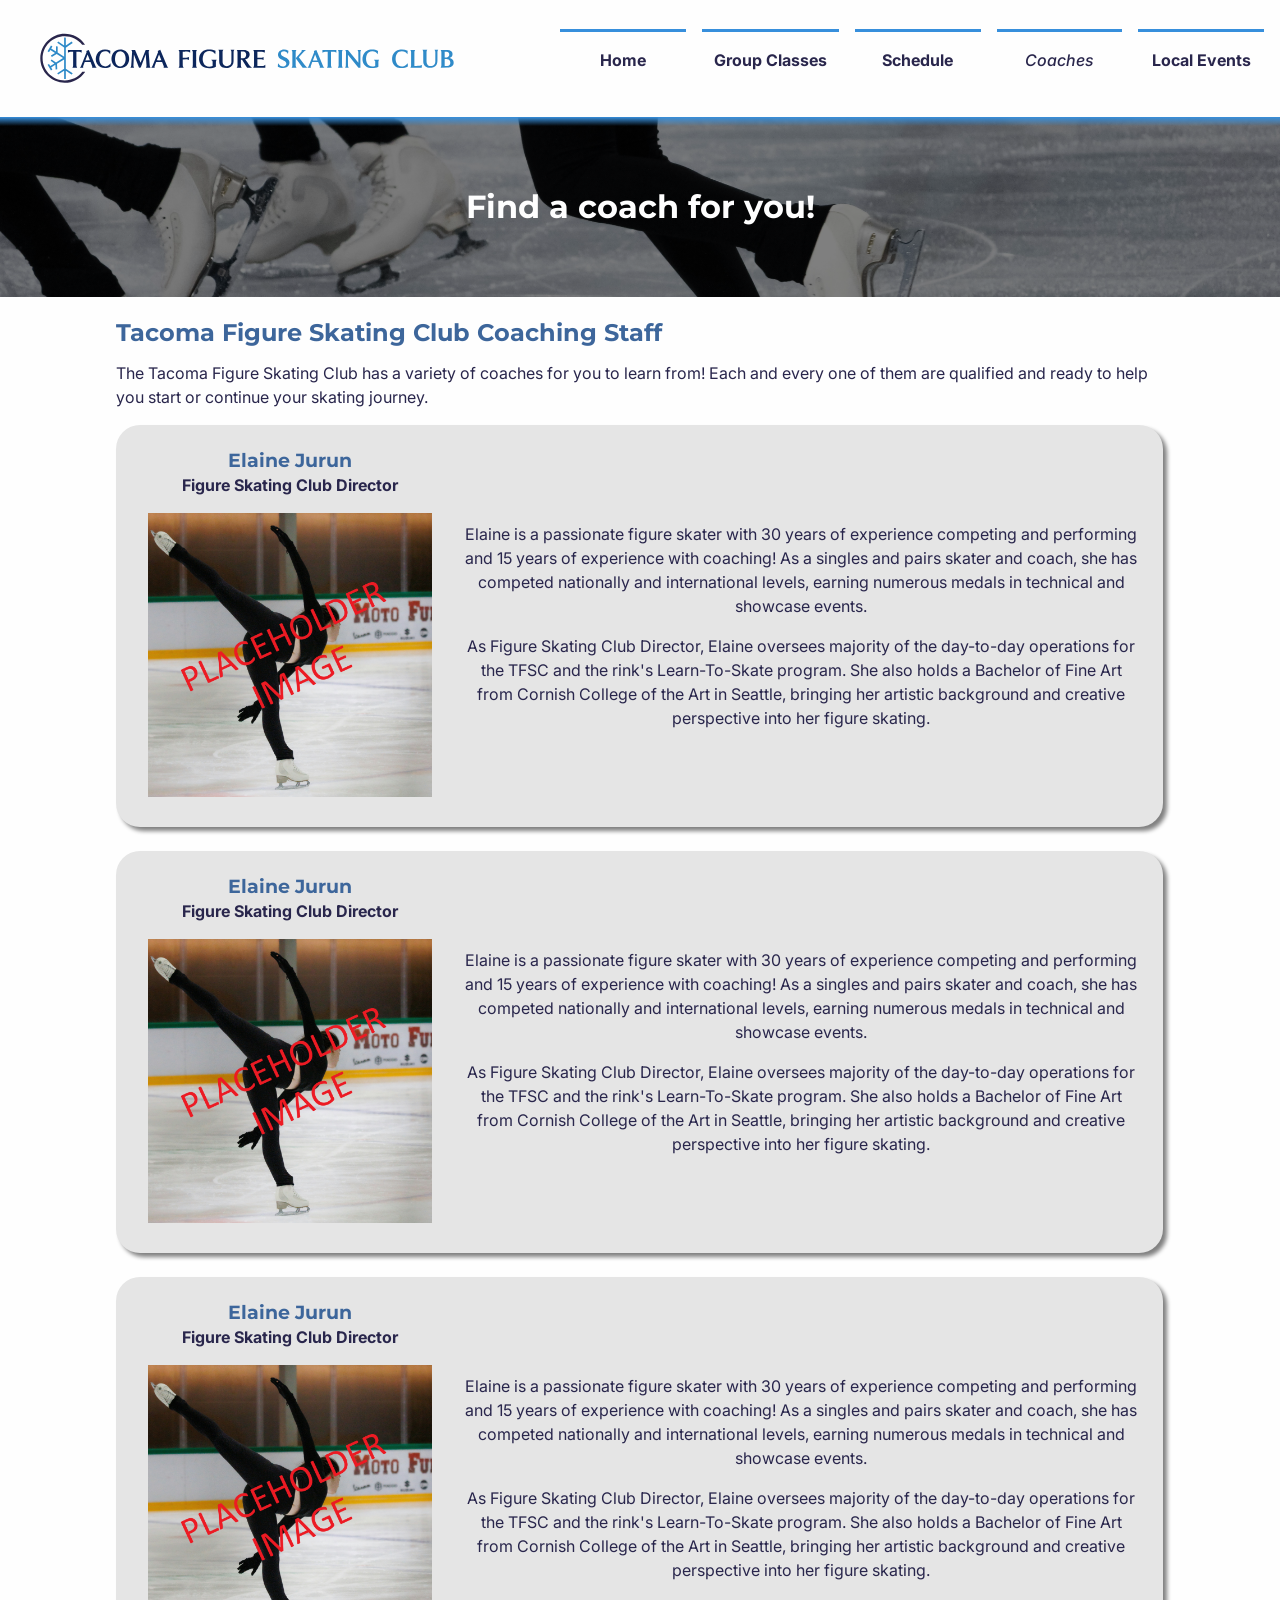
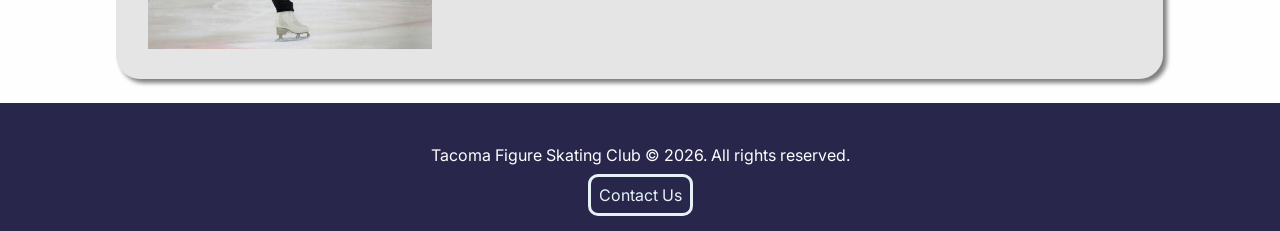
==== coaches.html @ c8d14911 "Adding container query support Adding container query support for all cards used" ====
<!DOCTYPE html>
<html lang="en">
    <head>
        <meta charset="UTF-8">
        <meta name="viewport" content="width=device-width, initial-scale=1.0">
        <title>Tacoma Figure Skating Club | Coaches</title>
        <link rel="stylesheet" href="styles.css">
    </head>
    <body>
        <header>
            <div id="logo"></div>
            <h1 class="visually-hidden">Tacoma Figure Skating Club</h1>
            <nav>
                <h2 class="visually-hidden">Main Navigation</h2>
                <input type="checkbox" id="menu-toggle">
                <label for="menu-toggle"><span></span></label>
                <ul>
                    <li><a href="index.html">Home</a></li>
                    <li><a href="group-classes.html">Group Classes</a></li>
                    <li><a href="schedule.html">Schedule</a></li>
                    <li><a href="coaches.html" class="current-page">Coaches</a></li>
                    <li><a href="local-events.html">Local Events</a></li>
                </ul>
            </nav>
        </header>
        <main>
            <section class="hero bannerModification">
                <div class="hero-text text-center container">
                    <h2>Find a coach for you!</h2>
                </div>
            </section>
            <section id="coaches">
                <div class="container">
                    <h2>Tacoma Figure Skating Club Coaching Staff</h2>
                    <p>
                        The Tacoma Figure Skating Club has a variety of coaches for you to learn from! Each
                        and every one of them are qualified and ready to help you start or continue your 
                        skating journey.
                    </p>
                    <div class="card-container">
                        <section class="card">
                            <div class="card-header">
                                <h3>Elaine Jurun</h3>
                                <h4>Figure Skating Club Director</h4>
                                <img src="images/coaches/coach-placeholder.jpg" alt="Image of Figure Skater">
                            </div>
                            <div class="description">
                                <p>
                                    Elaine is a passionate figure skater with 30 years of experience competing and
                                    performing and 15 years of experience with coaching! As a singles and pairs 
                                    skater and coach, she has competed nationally and international levels, earning
                                    numerous medals in technical and showcase events.
                                </p>
                                <p>
                                    As Figure Skating Club Director, Elaine oversees majority of the day-to-day operations
                                    for the TFSC and the rink's Learn-To-Skate program. She also holds a Bachelor of Fine 
                                    Art from Cornish College of the Art in Seattle, bringing her artistic background and
                                    creative perspective into her figure skating.
                                </p>
                            </div>
                        </section>
                        <section class="card">
                            <div class="card-header">
                                <h3>Elaine Jurun</h3>
                                <h4>Figure Skating Club Director</h4>
                                <img src="images/coaches/coach-placeholder.jpg" alt="Image of Figure Skater">
                            </div>
                            <div class="description">
                                <p>
                                    Elaine is a passionate figure skater with 30 years of experience competing and
                                    performing and 15 years of experience with coaching! As a singles and pairs 
                                    skater and coach, she has competed nationally and international levels, earning
                                    numerous medals in technical and showcase events.
                                </p>
                                <p>
                                    As Figure Skating Club Director, Elaine oversees majority of the day-to-day operations
                                    for the TFSC and the rink's Learn-To-Skate program. She also holds a Bachelor of Fine 
                                    Art from Cornish College of the Art in Seattle, bringing her artistic background and
                                    creative perspective into her figure skating.
                                </p>
                            </div>
                        </section>
                        <section class="card">
                            <div class="card-header">
                                <h3>Elaine Jurun</h3>
                                <h4>Figure Skating Club Director</h4>
                                <img src="images/coaches/coach-placeholder.jpg" alt="Image of Figure Skater">
                            </div>
                            <div class="description">
                                <p>
                                    Elaine is a passionate figure skater with 30 years of experience competing and
                                    performing and 15 years of experience with coaching! As a singles and pairs 
                                    skater and coach, she has competed nationally and international levels, earning
                                    numerous medals in technical and showcase events.
                                </p>
                                <p>
                                    As Figure Skating Club Director, Elaine oversees majority of the day-to-day operations
                                    for the TFSC and the rink's Learn-To-Skate program. She also holds a Bachelor of Fine 
                                    Art from Cornish College of the Art in Seattle, bringing her artistic background and
                                    creative perspective into her figure skating.
                                </p>
                            </div>
                        </section>
                    </div>
                </div>
            </section>
        </main>
        <footer class="text-center">
            <p>Tacoma Figure Skating Club &copy; 2026. All rights reserved.</p>
            <a href="contact.html">Contact Us</a>
        </footer>
    </body>
</html>
---- styles.css ----
/* Layer structure  */

@layer reset, base, layout, components, utilities, states, overrides, queries;

/* Import Google Fonts */

@import url('https://fonts.googleapis.com/css2?family=Inter:ital,opsz,wght@0,14..32,100..900;1,14..32,100..900&family=Montserrat:ital,wght@0,100..900;1,100..900&family=Open+Sans:ital,wght@0,300..800;1,300..800&family=Playfair+Display:ital,wght@0,400..900;1,400..900&display=swap');

@layer reset {
  *,
  *::before,
  *::after {
    box-sizing: border-box;
  }
  body {
    margin: 0;
  }
  ul, li {
    margin: 0;
  }
}

/* For element defaults and global rhythm */
@layer base {
    /* Define color palette and spacing scale */
  :root {
    /* Colors based on logo, components, and later plans */
    --color-important: #378FDC;
    --color-heading: #3d669b;
    /* Color primary is used for text but also dark shades like shadows and borders */
    --color-primary: #29264c;
    --color-card: #E5E5E5;
    --color-surface: #FEFEFE;
    --color-surface2: #E6F2F8;
    --color-contrast: #A13131;
    /* Spacing scale was decided based on browser inspection */
    --size-2: .5rem;
    --size-3: .75rem;
    --size-4: 1rem;
    --size-6: 1.5rem;
    --size-8: 2rem;
    --size-12: 3rem;
    --size-16: 4rem;
  }
  html {
    min-width: 400px;
  }
  body {
    background-color: paleturquoise; /* Color to check for improper spacing in main */
    font-family: 'Inter', 'Open Sans', 'Arial', sans-serif;
    line-height: var(--size-6);
    color: var(--color-primary);
  }
  h2, h3 {
    font-family: 'Montserrat', 'Helvetica', sans-serif;
    color: var(--color-heading);
    margin: 0;
  }
  h4 {
    margin: 0;
  }
  nav ul {
    list-style: none;
    gap: var(--size-6);
    padding: 0;
    margin: 0;
  }
  a {
    text-decoration: none;
    color: var(--color-primary);
  }
  footer {
    padding: var(--size-6);
    background-color: var(--color-primary);
    color: var(--color-surface);
  }
  img,
  svg {
    max-width: 100%;
  }
}

/* For page-level structure, layout, composition, and major regions */
@layer layout {
  header {
    display: flex;
    justify-content: space-between;
    align-items: center;
    background-color: var(--color-surface);
    position: relative;
  }
  main > section {
    padding: var(--size-6);
    background-color: var(--color-surface2);
  }
  main > section:nth-child(even) {
    background-color: var(--color-surface);
  }
  .container {
    max-width: 100%;
  }
  .card-container {
    display: grid;
    grid-template-columns: 1fr;
    gap: var(--size-6);
    container-type: inline-size;
    container-name: card-container;
  }
}

/* For reusable interface/content patterns (buttons, cards, callouts, forms) */
@layer components {
  /* Logo component */
  #logo {
    background-image: url('images/logo/TacomaFSC_logo_Default\ Logo.svg');
    background-repeat: no-repeat; 
    background-position: left;
    background-size: contain;
    margin-left: var(--size-3);
    min-width: 35vw;
    min-height: 13vh;
  }

  /* Nav Hamburger Styles */
  nav {
    width: 100%;
    text-align: right;
  }
  nav ul {
    position: absolute;
    top: 100%;
    right: 0;
    overflow: hidden;
    text-align: center;
    max-height: 0;
    width: 100%;
    background-color: var(--color-surface2);
    transition: max-height .5s ease;
    z-index: 2;
    border-bottom: 3px solid var(--color-important);
  }
  nav li a {
    display: block;
    font-size: var(--size-4);
    padding: var(--size-4) var(--size-3);
    font-weight: bolder;
    color: var(--color-primary);
    transition: background-color .3s ease-in;
    border-top: 3px solid var(--color-important);
  }
  nav label {
    cursor: pointer;
    display: inline-block;
    padding: var(--size-4);
    user-select: none;
  }
  nav label span {
    background-color: var(--color-primary);
    margin-right: var(--size-2);
    display: block;
    height: .2rem;
    position: relative;
    transition: background-color .3s ease-out;
    width: var(--size-8);
  }
  nav label span:before, 
  nav label span:after {
    background-color: var(--color-primary);
    content: '';
    display: block;
    position: absolute;
    transition: all .2s ease-out;
    height: 100%;
    width: 100%;
  }
  nav label span:before {
    top: var(--size-2);
  }
  nav label span:after {
    top: -.5rem;
  }
  nav input {
    display: none;
  }
  nav input:checked ~ ul {
    max-height: 500px;
  }
  nav input:checked ~ label span {
    background: transparent;
  }
  nav input:checked ~ label span:before {
    transform: rotate(-45deg);
  }
  nav input:checked ~ label span:after {
    transform: rotate(45deg);
  }
  nav input:checked ~ label:not(.steps) span:before, 
  nav input:checked ~ label:not(.steps) span:after {
    top: 0;
  } 

  /* Hero Styles */
  .hero {
    padding: var(--size-8);
    background: linear-gradient(var(--color-important), rgba(0, 0, 0, 0.5) 5%), url("images/placeholder-skating-img.jpg");
    background-repeat: no-repeat;
    background-position: center;
    background-size: cover;
    height: 85vh;
    display: grid;
    place-items: center;
    overflow: hidden;
    color: var(--color-surface);
  }
  .hero-text {
    display: grid;
    gap: var(--size-6);
  }
  .hero-text h2 {
    color: var(--color-surface);
    font-size: var(--size-8);
  }

  /* Card styles */
  .card {
    background-color: var(--color-card);
    border-radius: var(--size-6);
    padding: var(--size-6);
    box-shadow: 4px 4px 4px gray;
    text-align: center;
  }
  .card img {
    max-height: 300px;
    padding-top: var(--size-4);
  }
  .local-card {
    margin-block: var(--size-6);
  }

  /* Button Styles */
  button, .button {
    background-color: var(--color-primary);
    font-size: var(--size-4);
    border: none;
    color: var(--color-surface);
    padding: var(--size-4) var(--size-6);
    border-radius: var(--size-3);
    cursor: pointer;
    white-space: nowrap;
    display: inline-block;
  }
  footer a {
    color: var(--color-surface2);
    padding: var(--size-2);
    border: 3px solid var(--color-surface2);
    border-radius: 10px;
  }

  /* Table Styles */
  .table-container {
    overflow-x: auto;
  }
  table, th, td {
    border: 1px solid var(--color-important);
    border-collapse: collapse;
    margin: var(--size-6) auto;
    table-layout: fixed;
  }
  th, td {
    padding: var(--size-3) 
  }
  thead th, thead td,
  tr:nth-child(even) {
    background-color: var(--color-card);
  }
  tr:nth-child(odd) {
    background-color: var(--color-surface);
  }
  

  /* Form Styles */
  label {
    display: block;
    margin-bottom: var(--size-2);
  }
  input[type=text],
  input[type=email],
  textarea {
    box-sizing: border-box;
    padding: var(--size-3);
    width: 100%;
    border: 2px solid var(--color-important)
  }
  input[type=submit] {
    display: block;
    justify-self: center;
  }
}

/* For small, single-purpose adjustments */
@layer utilities {
  .visually-hidden {
    position: absolute;
    inline-size: 1px;
    block-size: 1px;
    overflow: hidden;
    clip: rect(0 0 0 0);
    white-space: nowrap;
    clip-path: inset(50%);
  }
  .text-center {
    text-align: center;
  }
  .blur {
    backdrop-filter: blur(20px);
    border-radius: 20px;
  }
  /* Modification Class to Shorten Hero */
  .bannerModification {
    height: 20vh;
  }
}

/* For state interactions, validation, or current-location styling */
@layer states {
  a:hover, 
  button:hover,
  .button:hover {
    background-color: var(--color-important);
  }
  nav a:hover, 
  nav input:hover {
    background-color: var(--color-primary);
    color: var(--color-surface);
  }
  footer a:hover {
    color: var(--color-surface2);
  }
  .current-page {
    font-style: italic;
    font-weight: 500;
  }
  a:focus-visible, 
  button:focus-visible,
  input:focus-visible,
  textarea:focus-visible {
    outline: 5px dashed var(--color-contrast);
    outline-offset: 3px;
    box-shadow: 0 0 0 5px var(--color-surface);
  }
}

/* For intentional overrides that are intentional, layer should be minimal */
@layer overrides {
  
}

@layer queries {
  @container card-container (width > 40rem) {
    section {
      display: grid;
      grid-template-columns: 30% 1fr;
        gap: var(--size-6);
        place-items: center;
    }
  }

  /* Media query for tablet */
  @media screen and (min-width: 768px) {
    @layer base {
      .container {
        margin: 0 auto;
        max-width: 95%;
      }
    }
    @layer components {
      #logo {
        background-image: url('images/logo/TacomaFSC_logo_Extended\ Logo.svg');
      }
      .hero-text {
        padding: var(--size-6);
        max-width: 75vw;
      }
    }
    @layer utilities {

    }
    @layer states {

    }
    @layer overrides {

    }
  }

  /* Media query for laptop sizes */
  @media screen and (min-width: 1024px) {
    @layer base {
      .container {
        margin: 0 auto;
        max-width: 85%;
      }
    }
    @layer components {
      #logo {
        background-image: url('images/logo/TacomaFSC_logo_Logo\ Banner.svg');
        margin-left: var(--size-6);
      }
      /* Styles to expand navigation */
      nav label span, 
      nav input {
        display: none;
      }
      nav ul {
        overflow: visible;
        position: absolute;
        display: grid;
        grid-template-columns: 1fr 1fr 1fr 1fr 1fr;
        top: 25%;
        right: var(--size-4);
        align-items: center;
        gap: 1em;
        max-width: 55vw;
        border-bottom: none;
      }
      nav li a {
        justify-content: center;
        white-space: nowrap;
      }
      .hero-text {
        max-width: 50vw;
      }
    }
    @layer utilities {

    }
    @layer states {

    }
    @layer overrides {
      #schedule div > p {
        display: none;
      }
    }
  }

  /* Media query for desktop sizes */
  @media screen and (min-width: 1440px) {
    @layer base {
      .container {
        margin: 0 auto;
        max-width: 75%;
      }
    }
    @layer components { 
      
    }
    @layer utilities {

    }
    @layer states {

    }
    @layer overrides {

    }
  }

  /* Media query for print styles */
  @media print {
    @layer base {
      nav, button, .button {
        display: none;
      }
      html, body {
        transform-origin: top left;
        zoom: 80%;
        width: 100%;
        font-size: 10pt;
      }
    }
    @layer components {
      #logo {
        background-image: url('images/logo/TacomaFSC_logo_Extended\ Logo.svg');
        print-color-adjust: exact;
        -webkit-print-color-adjust: exact;
      }
      .hero,
      .hero-text > * {
        height: auto;
        color: var(--color-primary);
      }
      .card {
        box-shadow: none;
        border: 1px solid var(--color-primary);
      }
    }
    @layer utilities {
      .no-print {
        display: none;
      }
      .landscape {
        page: A4 landscape;
      }
    }
    @layer states {

    }
    @layer overrides {
      #schedule div > p {
        display: none;
      }
    }
  }
}
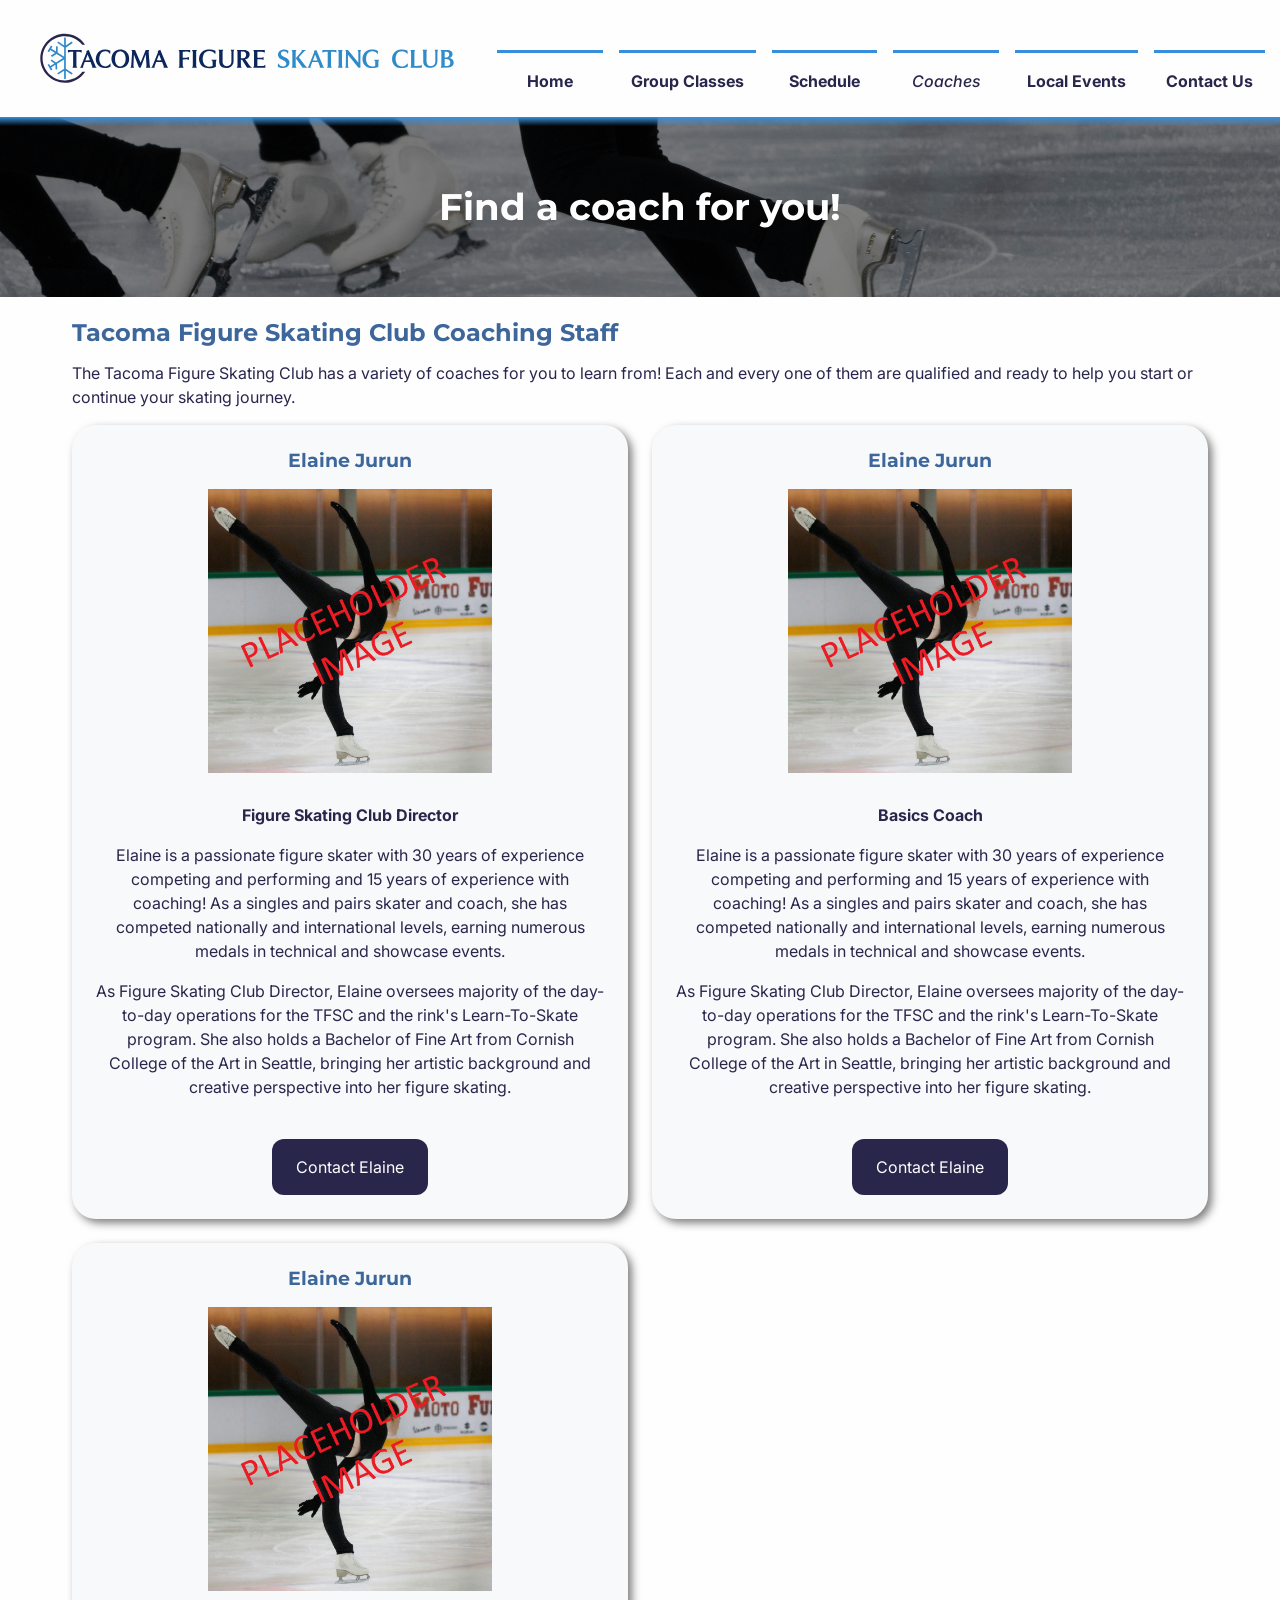
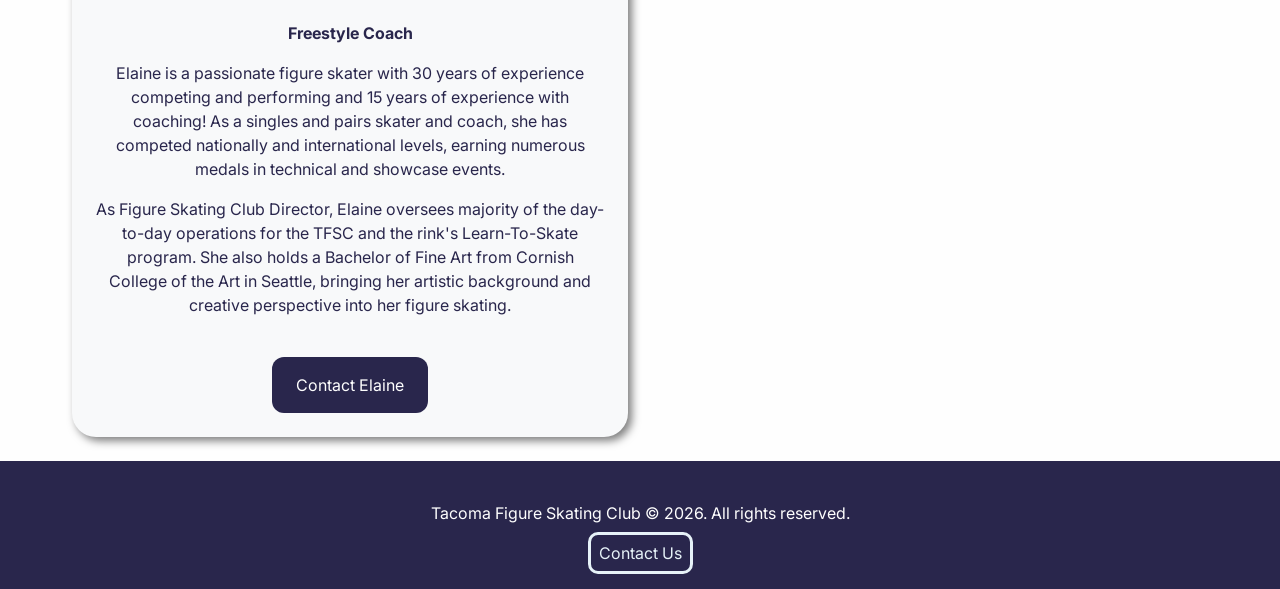
==== commit 644c2e74: "Responsive Layout Adaptation Overhaul Changes to grids, cards, transitions, media queries, container" ====
--- a/coaches.html
+++ b/coaches.html
@@ -20,17 +20,18 @@
                     <li><a href="schedule.html">Schedule</a></li>
                     <li><a href="coaches.html" class="current-page">Coaches</a></li>
                     <li><a href="local-events.html">Local Events</a></li>
+                    <li><a href="contact.html">Contact Us</a></li>
                 </ul>
             </nav>
         </header>
         <main>
             <section class="hero bannerModification">
-                <div class="hero-text text-center container">
+                <div class="hero-text text-center wrapper">
                     <h2>Find a coach for you!</h2>
                 </div>
             </section>
             <section id="coaches">
-                <div class="container">
+                <div class="wrapper">
                     <h2>Tacoma Figure Skating Club Coaching Staff</h2>
                     <p>
                         The Tacoma Figure Skating Club has a variety of coaches for you to learn from! Each
@@ -41,10 +42,10 @@
                         <section class="card">
                             <div class="card-header">
                                 <h3>Elaine Jurun</h3>
-                                <h4>Figure Skating Club Director</h4>
                                 <img src="images/coaches/coach-placeholder.jpg" alt="Image of Figure Skater">
                             </div>
                             <div class="description">
+                                <h4>Figure Skating Club Director</h4>
                                 <p>
                                     Elaine is a passionate figure skater with 30 years of experience competing and
                                     performing and 15 years of experience with coaching! As a singles and pairs 
@@ -58,14 +59,17 @@
                                     creative perspective into her figure skating.
                                 </p>
                             </div>
+                            <div class="card-button">
+                                <a class="button" href="#">Contact Elaine</a>
+                            </div>
                         </section>
                         <section class="card">
                             <div class="card-header">
                                 <h3>Elaine Jurun</h3>
-                                <h4>Figure Skating Club Director</h4>
                                 <img src="images/coaches/coach-placeholder.jpg" alt="Image of Figure Skater">
                             </div>
                             <div class="description">
+                                <h4>Basics Coach</h4>
                                 <p>
                                     Elaine is a passionate figure skater with 30 years of experience competing and
                                     performing and 15 years of experience with coaching! As a singles and pairs 
@@ -79,14 +83,17 @@
                                     creative perspective into her figure skating.
                                 </p>
                             </div>
+                            <div class="card-button">
+                                <a class="button" href="#">Contact Elaine</a>
+                            </div>
                         </section>
                         <section class="card">
                             <div class="card-header">
                                 <h3>Elaine Jurun</h3>
-                                <h4>Figure Skating Club Director</h4>
                                 <img src="images/coaches/coach-placeholder.jpg" alt="Image of Figure Skater">
                             </div>
                             <div class="description">
+                                <h4>Freestyle Coach</h4>
                                 <p>
                                     Elaine is a passionate figure skater with 30 years of experience competing and
                                     performing and 15 years of experience with coaching! As a singles and pairs 
@@ -100,6 +107,9 @@
                                     creative perspective into her figure skating.
                                 </p>
                             </div>
+                            <div class="card-button">
+                                <a class="button" href="#">Contact Elaine</a>
+                            </div>
                         </section>
                     </div>
                 </div>
--- a/styles.css
+++ b/styles.css
@@ -29,11 +29,11 @@
     --color-heading: #3d669b;
     /* Color primary is used for text but also dark shades like shadows and borders */
     --color-primary: #29264c;
-    --color-card: #E5E5E5;
+    --color-card: #F8F9FA;
     --color-surface: #FEFEFE;
     --color-surface2: #E6F2F8;
     --color-contrast: #A13131;
-    /* Spacing scale was decided based on browser inspection */
+    /* Spacing scale was decided based on browser inspection, 1 = .25 */
     --size-2: .5rem;
     --size-3: .75rem;
     --size-4: 1rem;
@@ -61,7 +61,6 @@
   }
   nav ul {
     list-style: none;
-    gap: var(--size-6);
     padding: 0;
     margin: 0;
   }
@@ -96,15 +95,16 @@
   main > section:nth-child(even) {
     background-color: var(--color-surface);
   }
-  .container {
-    max-width: 100%;
+  .wrapper {
+    inline-size: min(100% - 2rem, 72rem);
+    margin-inline: auto;
   }
   .card-container {
     display: grid;
-    grid-template-columns: 1fr;
-    gap: var(--size-6);
+    grid-template-columns: repeat(auto-fit, minmax(min(100%, 30rem), 1fr));
+    gap: clamp(var(--size-4), var(--size-6), var(--size-8));
+    container-name: card-container;
     container-type: inline-size;
-    container-name: card-container;
   }
 }
 
@@ -116,15 +116,19 @@
     background-repeat: no-repeat; 
     background-position: left;
     background-size: contain;
-    margin-left: var(--size-3);
+    margin-inline-start: minmax(var(--size-3), var(--size-6));
     min-width: 35vw;
     min-height: 13vh;
+    container-name: logo-container;
+    container-type: inline-size;
   }
 
   /* Nav Hamburger Styles */
   nav {
     width: 100%;
     text-align: right;
+    container-name: nav-container;
+    container-type: inline-size;
   }
   nav ul {
     position: absolute;
@@ -137,17 +141,20 @@
     background-color: var(--color-surface2);
     transition: max-height .5s ease;
     z-index: 2;
-    border-bottom: 3px solid var(--color-important);
+    border-bottom: 1px solid var(--color-important);
   }
   nav li a {
     display: block;
-    font-size: var(--size-4);
+    font-size: minmax(var(--size-3), var(--size-4));
     padding: var(--size-4) var(--size-3);
     font-weight: bolder;
     color: var(--color-primary);
     transition: background-color .3s ease-in;
     border-top: 3px solid var(--color-important);
   }
+  nav ul:last-child {
+    box-shadow: 0 10px 20px -1px var(--color-important);
+  }
   nav label {
     cursor: pointer;
     display: inline-block;
@@ -156,7 +163,7 @@
   }
   nav label span {
     background-color: var(--color-primary);
-    margin-right: var(--size-2);
+    margin-inline-end: var(--size-2);
     display: block;
     height: .2rem;
     position: relative;
@@ -201,12 +208,11 @@
 
   /* Hero Styles */
   .hero {
-    padding: var(--size-8);
     background: linear-gradient(var(--color-important), rgba(0, 0, 0, 0.5) 5%), url("images/placeholder-skating-img.jpg");
     background-repeat: no-repeat;
     background-position: center;
     background-size: cover;
-    height: 85vh;
+    height: clamp(40vh, 85vh, 90vh);
     display: grid;
     place-items: center;
     overflow: hidden;
@@ -214,11 +220,12 @@
   }
   .hero-text {
     display: grid;
-    gap: var(--size-6);
+    gap: clamp(var(--size-2), 1vw, var(--size-6));
+    padding: clamp(var(--size-2), 4vw, var(--size-6));
   }
   .hero-text h2 {
     color: var(--color-surface);
-    font-size: var(--size-8);
+    font-size: clamp(var(--size-4), var(--size-6) + 1vw, var(--size-12));
   }
 
   /* Card styles */
@@ -226,15 +233,15 @@
     background-color: var(--color-card);
     border-radius: var(--size-6);
     padding: var(--size-6);
-    box-shadow: 4px 4px 4px gray;
+    box-shadow: rgba(0, 0, 0, 0.5) 4px 4px 8px;
     text-align: center;
+    display: grid;
+    grid-template-rows: subgrid;
+    grid-row: span 3;
   }
   .card img {
     max-height: 300px;
-    padding-top: var(--size-4);
-  }
-  .local-card {
-    margin-block: var(--size-6);
+    padding-block-start: var(--size-4);
   }
 
   /* Button Styles */
@@ -281,11 +288,11 @@
   /* Form Styles */
   label {
     display: block;
-    margin-bottom: var(--size-2);
   }
   input[type=text],
   input[type=email],
   textarea {
+    margin-block-start: var(--size-2);
     box-sizing: border-box;
     padding: var(--size-3);
     width: 100%;
@@ -323,18 +330,29 @@
 
 /* For state interactions, validation, or current-location styling */
 @layer states {
+  /* Animations, transitions, transformations */
+  .card {
+    transition: transform 0.5s, box-shadow 0.5s ease-in-out;
+  }
+  .card:hover {
+    transform: translate(-2px, -6px);
+    box-shadow: rgba(0, 0, 0, 0.5) 4px 6px 10px;
+  }
+  a:hover,
+  button,
+  .button {
+    transition: background-color 0.3s, color 0.3s ease-in-out;
+  }
   a:hover, 
   button:hover,
   .button:hover {
     background-color: var(--color-important);
+    color: var(--color-surface);
   }
   nav a:hover, 
   nav input:hover {
     background-color: var(--color-primary);
     color: var(--color-surface);
-  }
-  footer a:hover {
-    color: var(--color-surface2);
   }
   .current-page {
     font-style: italic;
@@ -352,83 +370,73 @@
 
 /* For intentional overrides that are intentional, layer should be minimal */
 @layer overrides {
+  .inactive-button {
+    cursor: default;
+    opacity: 0.5;
+    pointer-events: none;
+  }
+}
+
+@layer queries {
+  /* Container queries */ 
+  @container nav-container (width > 50rem) {
+    /* Styles to expand navigation */
+    nav label span, 
+    nav input {
+      display: none;
+    }
+    nav ul {
+      overflow: visible;
+      position: absolute;
+      display: grid;
+      grid-template-columns: 1fr 1fr 1fr 1fr 1fr 1fr;
+      gap: 1em;
+      top: 25%;
+      right: 15px;
+      align-items: center;
+      max-width: 60vw;
+      border-bottom: none;
+    }
+    nav li a {
+      justify-content: center;
+      white-space: nowrap;
+    }
+  } 
   
-}
-
-@layer queries {
-  @container card-container (width > 40rem) {
-    section {
-      display: grid;
-      grid-template-columns: 30% 1fr;
-        gap: var(--size-6);
-        place-items: center;
-    }
-  }
-
-  /* Media query for tablet */
-  @media screen and (min-width: 768px) {
+  /* Media query for tablet ~ 768px */
+  @media screen and (min-width: 48rem) {
     @layer base {
-      .container {
-        margin: 0 auto;
-        max-width: 95%;
+      .wrapper {
+        inline-size: min(100% - 4rem, 72rem);
       }
     }
     @layer components {
       #logo {
         background-image: url('images/logo/TacomaFSC_logo_Extended\ Logo.svg');
       }
-      .hero-text {
-        padding: var(--size-6);
-        max-width: 75vw;
-      }
     }
     @layer utilities {
 
     }
     @layer states {
-
+      
     }
     @layer overrides {
 
     }
   }
 
-  /* Media query for laptop sizes */
-  @media screen and (min-width: 1024px) {
+  /* Media query for laptop sizes ~ 1024px */
+  @media screen and (min-width: 64rem) {
     @layer base {
-      .container {
-        margin: 0 auto;
-        max-width: 85%;
+      .wrapper {
+        inline-size: min(100% - 6rem, 72rem);
       }
     }
     @layer components {
       #logo {
         background-image: url('images/logo/TacomaFSC_logo_Logo\ Banner.svg');
-        margin-left: var(--size-6);
-      }
-      /* Styles to expand navigation */
-      nav label span, 
-      nav input {
-        display: none;
-      }
-      nav ul {
-        overflow: visible;
-        position: absolute;
-        display: grid;
-        grid-template-columns: 1fr 1fr 1fr 1fr 1fr;
-        top: 25%;
-        right: var(--size-4);
-        align-items: center;
-        gap: 1em;
-        max-width: 55vw;
-        border-bottom: none;
-      }
-      nav li a {
-        justify-content: center;
-        white-space: nowrap;
-      }
-      .hero-text {
-        max-width: 50vw;
+        margin-inline-start: var(--size-6);
       }
     }
     @layer utilities {
@@ -444,16 +452,35 @@
     }
   }
 
-  /* Media query for desktop sizes */
-  @media screen and (min-width: 1440px) {
+  /* Media query for wide desktop sizes ~ 1440px */
+  @media screen and (min-width: 90rem) {
     @layer base {
-      .container {
-        margin: 0 auto;
-        max-width: 75%;
-      }
+
     }
     @layer components { 
-      
+      @supports not (container-type: inline-size) {
+        /* Styles to expand navigation */
+        nav label span, 
+        nav input {
+          display: none;
+        }
+        nav ul {
+          overflow: visible;
+          position: absolute;
+          display: grid;
+          grid-template-columns: 1fr 1fr 1fr 1fr 1fr 1fr;
+          gap: 1em;
+          top: 25%;
+          right: 15px;
+          align-items: center;
+          max-width: 60vw;
+          border-bottom: none;
+        }
+        nav li a {
+          justify-content: center;
+          white-space: nowrap;
+        }
+      }
     }
     @layer utilities {
 
@@ -466,6 +493,15 @@
     }
   }
 
+  /* Media query for reduced motion preference */
+  @media (prefers-reduced-motion: reduce) {
+    *,
+    *::before,
+    *::after {
+      animation-duration: .01ms;
+      scroll-behavior: auto;
+    }
+  }
   /* Media query for print styles */
   @media print {
     @layer base {
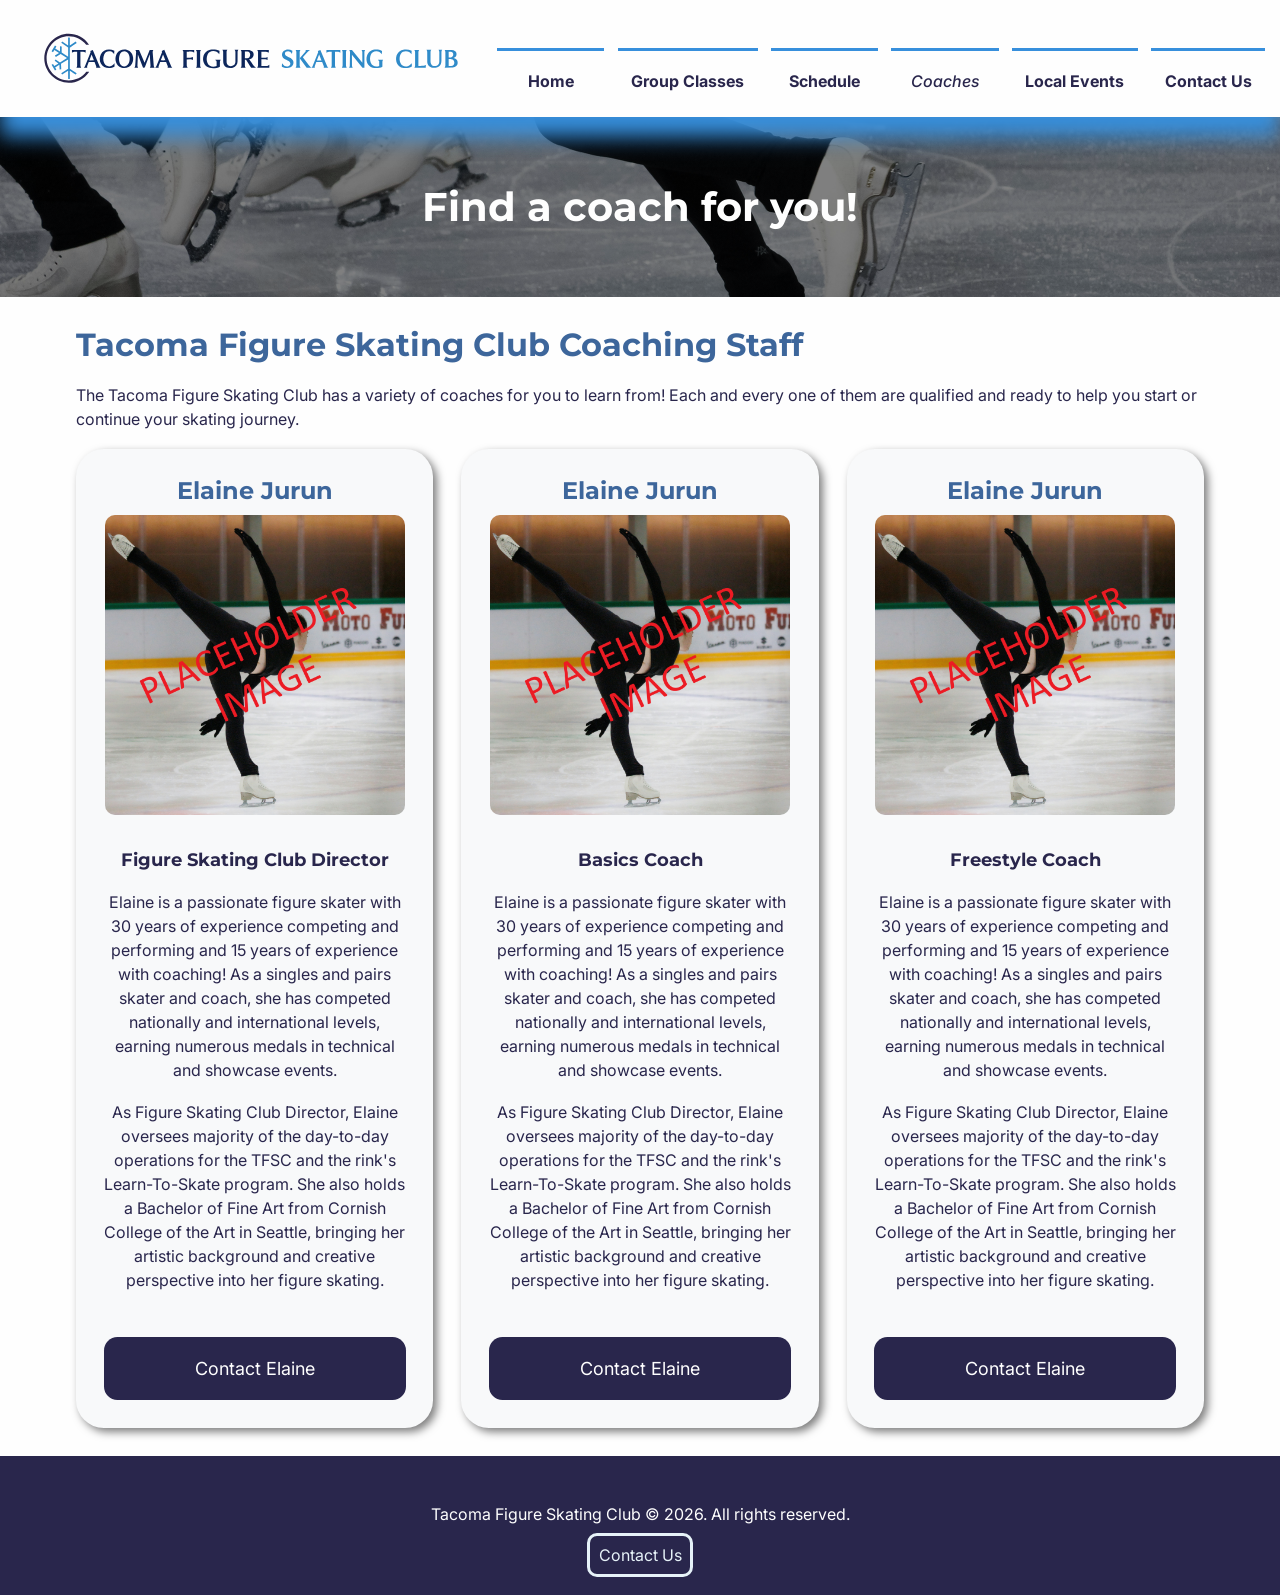
==== commit b656f78d: "Responsive Typography/Spacing Overhaul Responsive typography and spacing overhaul  - redid spacing s" ====
--- a/coaches.html
+++ b/coaches.html
@@ -26,6 +26,7 @@
         </header>
         <main>
             <section class="hero bannerModification">
+                <!--    Hero Image sourced from Unsplash https://unsplash.com/photos/a-group-of-people-skating-on-an-ice-rink-923mxIxfbns   -->
                 <div class="hero-text text-center wrapper">
                     <h2>Find a coach for you!</h2>
                 </div>
@@ -42,6 +43,7 @@
                         <section class="card">
                             <div class="card-header">
                                 <h3>Elaine Jurun</h3>
+                                <!--    PLACEHOLDER IMAGE sourced from Unsplash https://unsplash.com/photos/a-person-doing-a-handstand-on-an-ice-rink-KbZXsFnF5ac   -->
                                 <img src="images/coaches/coach-placeholder.jpg" alt="Image of Figure Skater">
                             </div>
                             <div class="description">
--- a/styles.css
+++ b/styles.css
@@ -4,7 +4,7 @@
 
 /* Import Google Fonts */
 
-@import url('https://fonts.googleapis.com/css2?family=Inter:ital,opsz,wght@0,14..32,100..900;1,14..32,100..900&family=Montserrat:ital,wght@0,100..900;1,100..900&family=Open+Sans:ital,wght@0,300..800;1,300..800&family=Playfair+Display:ital,wght@0,400..900;1,400..900&display=swap');
+@import url('https://fonts.googleapis.com/css2?family=Inter:ital,opsz,wght@0,14..32,100..900;1,14..32,100..900&family=Montserrat:ital,wght@0,100..900;1,100..900&family=Open+Sans:ital,wght@0,300..800;1,300..800&display=swap');
 
 @layer reset {
   *,
@@ -22,43 +22,77 @@
 
 /* For element defaults and global rhythm */
 @layer base {
-    /* Define color palette and spacing scale */
   :root {
-    /* Colors based on logo, components, and later plans */
+
+    /* Color variables */
     --color-important: #378FDC;
     --color-heading: #3d669b;
-    /* Color primary is used for text but also dark shades like shadows and borders */
     --color-primary: #29264c;
     --color-card: #F8F9FA;
     --color-surface: #FEFEFE;
     --color-surface2: #E6F2F8;
     --color-contrast: #A13131;
-    /* Spacing scale was decided based on browser inspection, 1 = .25 */
-    --size-2: .5rem;
-    --size-3: .75rem;
-    --size-4: 1rem;
-    --size-6: 1.5rem;
-    --size-8: 2rem;
-    --size-12: 3rem;
-    --size-16: 4rem;
+
+    /* Spacing Scale - decided via browser inspection */
+    --space-1: clamp(0.25rem, 0.2rem + 0.1vw, 0.375rem);
+    --space-2: clamp(0.5rem, 0.4rem + 0.2vw, 0.75rem);
+    --space-3: clamp(0.75rem, 0.6rem + 0.3vw, 1rem);
+    --space-4-base: clamp(1rem, 0.8rem + 0.4vw, 1.5rem);
+    --space-6: clamp(1.5rem, 1.1rem + 0.8vw, 2rem);
+    --space-8: clamp(2rem, 1.5rem + 1vw, 3rem);
+    --space-12: clamp(3rem, 2rem + 2vw, 4rem);
+    --space-16: clamp(4rem, 3rem + 3vw, 6rem);
+
+    /* Line height/length variables */
+
+    --lineHeight-heading: 1.25;
+    --lineHeight-base: 1.5;
+
+    /* Font Stacks */
+    --font-body: 'Inter', 'Open Sans', 'Arial', sans-serif;
+    --font-heading: 'Montserrat', 'Helvetica', 'Arial', sans-serif;
+
+    /* Type Scale - decided via browser inspection */
+    --text-xs: clamp(0.75rem, 0.72rem + 0.1vw, 0.875rem);
+    --text-sm: clamp(0.875, 0.84rem + 0.15vw, 1rem);
+    --text-md-base: clamp(1rem, 0.95rem + 0.25vw, 1.125rem);
+    --text-lg: clamp(1.125rem, 1rem + 0.5vw, 1.375rem);
+    --text-xl: clamp(1.25rem, 1rem + 0.8vw, 1.5rem);
+    --text-2xl: clamp(1.5rem, 1.2rem + 1.3vw, 2rem);
+    --text-3xl: clamp(1.75rem, 1.4rem + 1.5vw, 2.5rem);
   }
   html {
     min-width: 400px;
   }
   body {
     background-color: paleturquoise; /* Color to check for improper spacing in main */
-    font-family: 'Inter', 'Open Sans', 'Arial', sans-serif;
-    line-height: var(--size-6);
+    font-family: var(--font-body);
+    line-height: var(--lineHeight-base);
     color: var(--color-primary);
   }
+
+  /* Heading Styles */
+  h2 {
+    font-size: var(--text-2xl);
+  }
+  h3 {
+    font-size: var(--text-xl);
+  }
+  h4 {
+    font-size: var(--text-md-base);
+  }
   h2, h3 {
-    font-family: 'Montserrat', 'Helvetica', sans-serif;
     color: var(--color-heading);
+  }
+  h2, h3, h4 {
+    font-family: var(--font-heading);
+    line-height: var(--lineHeight-heading);
     margin: 0;
   }
-  h4 {
-    margin: 0;
-  }
+  p {
+    margin-block: var(--space-4-base);
+  }
+
   nav ul {
     list-style: none;
     padding: 0;
@@ -69,13 +103,23 @@
     color: var(--color-primary);
   }
   footer {
-    padding: var(--size-6);
+    padding: var(--space-6);
     background-color: var(--color-primary);
     color: var(--color-surface);
   }
   img,
-  svg {
+  svg,
+  video {
     max-width: 100%;
+    display: block;
+    box-sizing: border-box;
+    height: auto;
+  }
+  video {
+    margin-inline: auto;
+  }
+  img {
+    border-radius: 10px;
   }
 }
 
@@ -88,8 +132,12 @@
     background-color: var(--color-surface);
     position: relative;
   }
+  nav {
+    container-name: nav-container;
+    container-type: inline-size;
+  }
   main > section {
-    padding: var(--size-6);
+    padding: var(--space-6);
     background-color: var(--color-surface2);
   }
   main > section:nth-child(even) {
@@ -101,10 +149,8 @@
   }
   .card-container {
     display: grid;
-    grid-template-columns: repeat(auto-fit, minmax(min(100%, 30rem), 1fr));
-    gap: clamp(var(--size-4), var(--size-6), var(--size-8));
-    container-name: card-container;
-    container-type: inline-size;
+    grid-template-columns: repeat(auto-fit, minmax(min(100%, 22rem), 1fr));
+    gap: var(--space-6);
   }
 }
 
@@ -116,19 +162,15 @@
     background-repeat: no-repeat; 
     background-position: left;
     background-size: contain;
-    margin-inline-start: minmax(var(--size-3), var(--size-6));
+    margin-inline-start: var(--space-4-base);
     min-width: 35vw;
     min-height: 13vh;
-    container-name: logo-container;
-    container-type: inline-size;
   }
 
   /* Nav Hamburger Styles */
   nav {
     width: 100%;
     text-align: right;
-    container-name: nav-container;
-    container-type: inline-size;
   }
   nav ul {
     position: absolute;
@@ -145,30 +187,30 @@
   }
   nav li a {
     display: block;
-    font-size: minmax(var(--size-3), var(--size-4));
-    padding: var(--size-4) var(--size-3);
+    font-size: var(--text-sm);
+    padding: var(--space-4-base) var(--space-3);
     font-weight: bolder;
     color: var(--color-primary);
     transition: background-color .3s ease-in;
     border-top: 3px solid var(--color-important);
   }
-  nav ul:last-child {
-    box-shadow: 0 10px 20px -1px var(--color-important);
+  nav ul:last-child, header {
+    box-shadow: 0 20px 20px 0px var(--color-important);
   }
   nav label {
     cursor: pointer;
     display: inline-block;
-    padding: var(--size-4);
+    padding: var(--space-4-base);
     user-select: none;
   }
   nav label span {
     background-color: var(--color-primary);
-    margin-inline-end: var(--size-2);
+    margin-inline-end: var(--space-2);
     display: block;
     height: .2rem;
     position: relative;
     transition: background-color .3s ease-out;
-    width: var(--size-8);
+    width: var(--space-8);
   }
   nav label span:before, 
   nav label span:after {
@@ -181,7 +223,7 @@
     width: 100%;
   }
   nav label span:before {
-    top: var(--size-2);
+    top: var(--space-2);
   }
   nav label span:after {
     top: -.5rem;
@@ -206,9 +248,30 @@
     top: 0;
   } 
 
+  /* Button Styles */
+  button, .button {
+    background-color: var(--color-primary);
+    font-size: var(--text-md-base);
+    border: none;
+    color: var(--color-surface);
+    padding: var(--space-4-base) var(--space-6);
+    border-radius: var(--space-3);
+    cursor: pointer;
+    white-space: nowrap;
+    display: block;
+    justify-self: center;
+  }
+  footer a {
+    color: var(--color-surface2);
+    padding: var(--space-2);
+    border: 3px solid var(--color-surface2);
+    border-radius: 10px;
+  }
+
+
   /* Hero Styles */
   .hero {
-    background: linear-gradient(var(--color-important), rgba(0, 0, 0, 0.5) 5%), url("images/placeholder-skating-img.jpg");
+    background: linear-gradient(var(--color-important), rgba(0, 0, 0, 0.5) 0%), url("images/hero-image/hero-image-2560px.png");
     background-repeat: no-repeat;
     background-position: center;
     background-size: cover;
@@ -220,19 +283,23 @@
   }
   .hero-text {
     display: grid;
-    gap: clamp(var(--size-2), 1vw, var(--size-6));
-    padding: clamp(var(--size-2), 4vw, var(--size-6));
+    gap: var(--space-3);
+    padding: var(--space-3);
+    max-inline-size: 100ch;
   }
   .hero-text h2 {
     color: var(--color-surface);
-    font-size: clamp(var(--size-4), var(--size-6) + 1vw, var(--size-12));
+    font-size: var(--text-3xl);
+  }
+  .hero .button {
+    display: inline-block;
   }
 
   /* Card styles */
   .card {
     background-color: var(--color-card);
-    border-radius: var(--size-6);
-    padding: var(--size-6);
+    border-radius: var(--space-6);
+    padding: var(--space-6);
     box-shadow: rgba(0, 0, 0, 0.5) 4px 4px 8px;
     text-align: center;
     display: grid;
@@ -241,26 +308,8 @@
   }
   .card img {
     max-height: 300px;
-    padding-block-start: var(--size-4);
-  }
-
-  /* Button Styles */
-  button, .button {
-    background-color: var(--color-primary);
-    font-size: var(--size-4);
-    border: none;
-    color: var(--color-surface);
-    padding: var(--size-4) var(--size-6);
-    border-radius: var(--size-3);
-    cursor: pointer;
-    white-space: nowrap;
+    margin-block-start: var(--space-2);
     display: inline-block;
-  }
-  footer a {
-    color: var(--color-surface2);
-    padding: var(--size-2);
-    border: 3px solid var(--color-surface2);
-    border-radius: 10px;
   }
 
   /* Table Styles */
@@ -270,11 +319,12 @@
   table, th, td {
     border: 1px solid var(--color-important);
     border-collapse: collapse;
-    margin: var(--size-6) auto;
+    margin: var(--space-6) auto;
     table-layout: fixed;
+    text-align: center;
   }
   th, td {
-    padding: var(--size-3) 
+    padding: var(--space-3) 
   }
   thead th, thead td,
   tr:nth-child(even) {
@@ -292,9 +342,9 @@
   input[type=text],
   input[type=email],
   textarea {
-    margin-block-start: var(--size-2);
+    margin-block-start: var(--space-2);
     box-sizing: border-box;
-    padding: var(--size-3);
+    padding: var(--space-3);
     width: 100%;
     border: 2px solid var(--color-important)
   }
@@ -319,12 +369,18 @@
     text-align: center;
   }
   .blur {
-    backdrop-filter: blur(20px);
+    backdrop-filter: blur(10px);
     border-radius: 20px;
   }
   /* Modification Class to Shorten Hero */
   .bannerModification {
     height: 20vh;
+  }
+  .column-content {
+    display: grid;
+    grid-template-columns: repeat(auto-fit, minmax(min(100%, 25rem), 1fr));
+    gap: var(--space-6);
+    place-items: center;
   }
 }
 
@@ -343,6 +399,7 @@
   .button {
     transition: background-color 0.3s, color 0.3s ease-in-out;
   }
+  /* State interactions */
   a:hover, 
   button:hover,
   .button:hover {
@@ -390,7 +447,7 @@
       position: absolute;
       display: grid;
       grid-template-columns: 1fr 1fr 1fr 1fr 1fr 1fr;
-      gap: 1em;
+      gap: var(--space-3);
       top: 25%;
       right: 15px;
       align-items: center;
@@ -407,7 +464,7 @@
   @media screen and (min-width: 48rem) {
     @layer base {
       .wrapper {
-        inline-size: min(100% - 4rem, 72rem);
+        inline-size: min(100% - 4rem, 80rem);
       }
     }
     @layer components {
@@ -430,13 +487,13 @@
   @media screen and (min-width: 64rem) {
     @layer base {
       .wrapper {
-        inline-size: min(100% - 6rem, 72rem);
+        inline-size: min(100% - 6rem, 90rem);
       }
     }
     @layer components {
       #logo {
         background-image: url('images/logo/TacomaFSC_logo_Logo\ Banner.svg');
-        margin-inline-start: var(--size-6);
+        margin-inline-start: var(--space-6);
       }
     }
     @layer utilities {
@@ -499,6 +556,7 @@
     *::before,
     *::after {
       animation-duration: .01ms;
+      transition-duration: .01ms;
       scroll-behavior: auto;
     }
   }
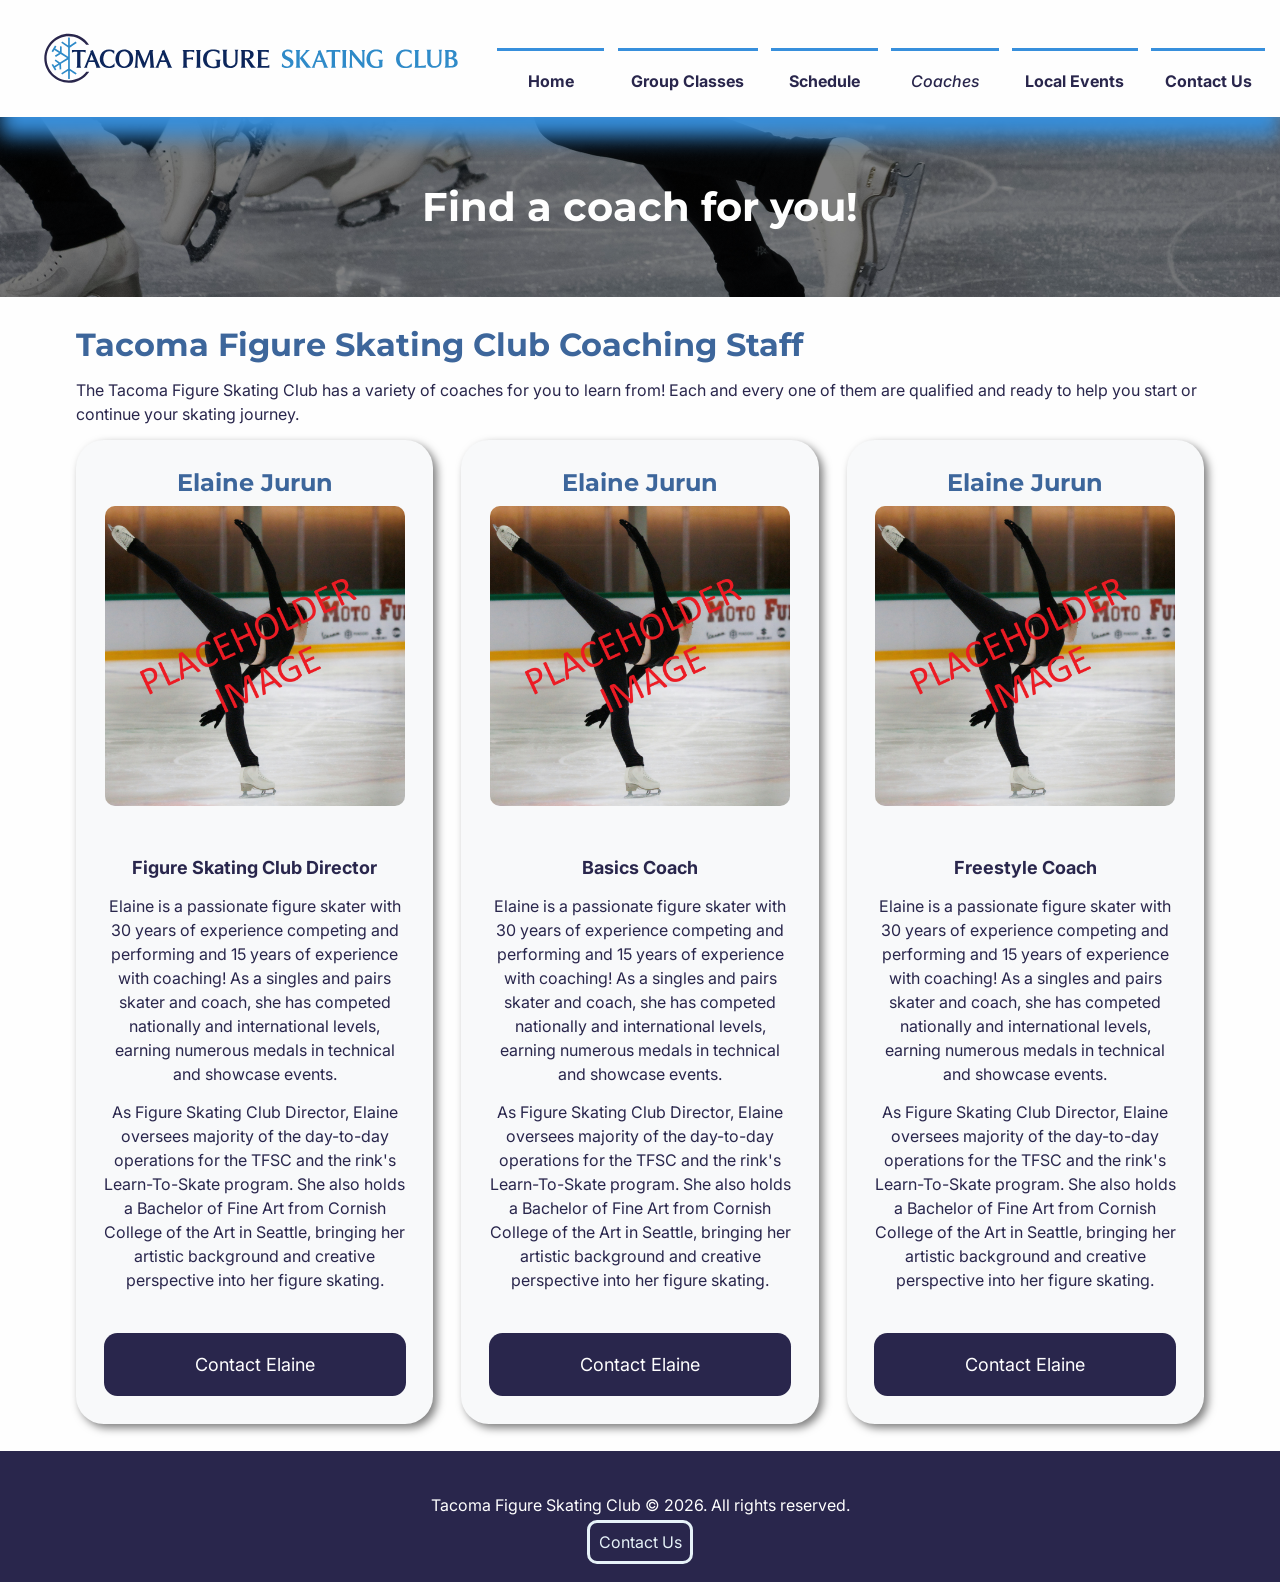
==== commit 8d30a257: "Refactoring nav label and updating accessibility check Refactoring the nav label to be readable by s" ====
--- a/coaches.html
+++ b/coaches.html
@@ -13,7 +13,11 @@
             <nav>
                 <h2 class="visually-hidden">Main Navigation</h2>
                 <input type="checkbox" id="menu-toggle">
-                <label for="menu-toggle"><span></span></label>
+                <label for="menu-toggle">
+                    <span></span>
+                    <!-- Added in to allow screen readers to read the label, if needed -->
+                    <span class="visually-hidden">Navigation Menu Toggle</span>
+                </label>
                 <ul>
                     <li><a href="index.html">Home</a></li>
                     <li><a href="group-classes.html">Group Classes</a></li>
@@ -47,7 +51,7 @@
                                 <img src="images/coaches/coach-placeholder.jpg" alt="Image of Figure Skater">
                             </div>
                             <div class="description">
-                                <h4>Figure Skating Club Director</h4>
+                                <p class="emphasize">Figure Skating Club Director</p>
                                 <p>
                                     Elaine is a passionate figure skater with 30 years of experience competing and
                                     performing and 15 years of experience with coaching! As a singles and pairs 
@@ -71,7 +75,7 @@
                                 <img src="images/coaches/coach-placeholder.jpg" alt="Image of Figure Skater">
                             </div>
                             <div class="description">
-                                <h4>Basics Coach</h4>
+                                <p class="emphasize">Basics Coach</p>
                                 <p>
                                     Elaine is a passionate figure skater with 30 years of experience competing and
                                     performing and 15 years of experience with coaching! As a singles and pairs 
@@ -95,7 +99,7 @@
                                 <img src="images/coaches/coach-placeholder.jpg" alt="Image of Figure Skater">
                             </div>
                             <div class="description">
-                                <h4>Freestyle Coach</h4>
+                                <p class="emphasize">Freestyle Coach</p>
                                 <p>
                                     Elaine is a passionate figure skater with 30 years of experience competing and
                                     performing and 15 years of experience with coaching! As a singles and pairs 
--- a/styles.css
+++ b/styles.css
@@ -90,7 +90,7 @@
     margin: 0;
   }
   p {
-    margin-block: var(--space-4-base);
+    margin-block: var(--space-3);
   }
 
   nav ul {
@@ -382,6 +382,10 @@
     gap: var(--space-6);
     place-items: center;
   }
+  .emphasize {
+    font-weight: 700;
+    font-size: var(--text-md-base);
+  }
 }
 
 /* For state interactions, validation, or current-location styling */
@@ -418,7 +422,8 @@
   a:focus-visible, 
   button:focus-visible,
   input:focus-visible,
-  textarea:focus-visible {
+  textarea:focus-visible,
+  nav label:focus-visible {
     outline: 5px dashed var(--color-contrast);
     outline-offset: 3px;
     box-shadow: 0 0 0 5px var(--color-surface);
@@ -429,7 +434,7 @@
 @layer overrides {
   .inactive-button {
     cursor: default;
-    opacity: 0.5;
+    opacity: 0.7;
     pointer-events: none;
   }
 }
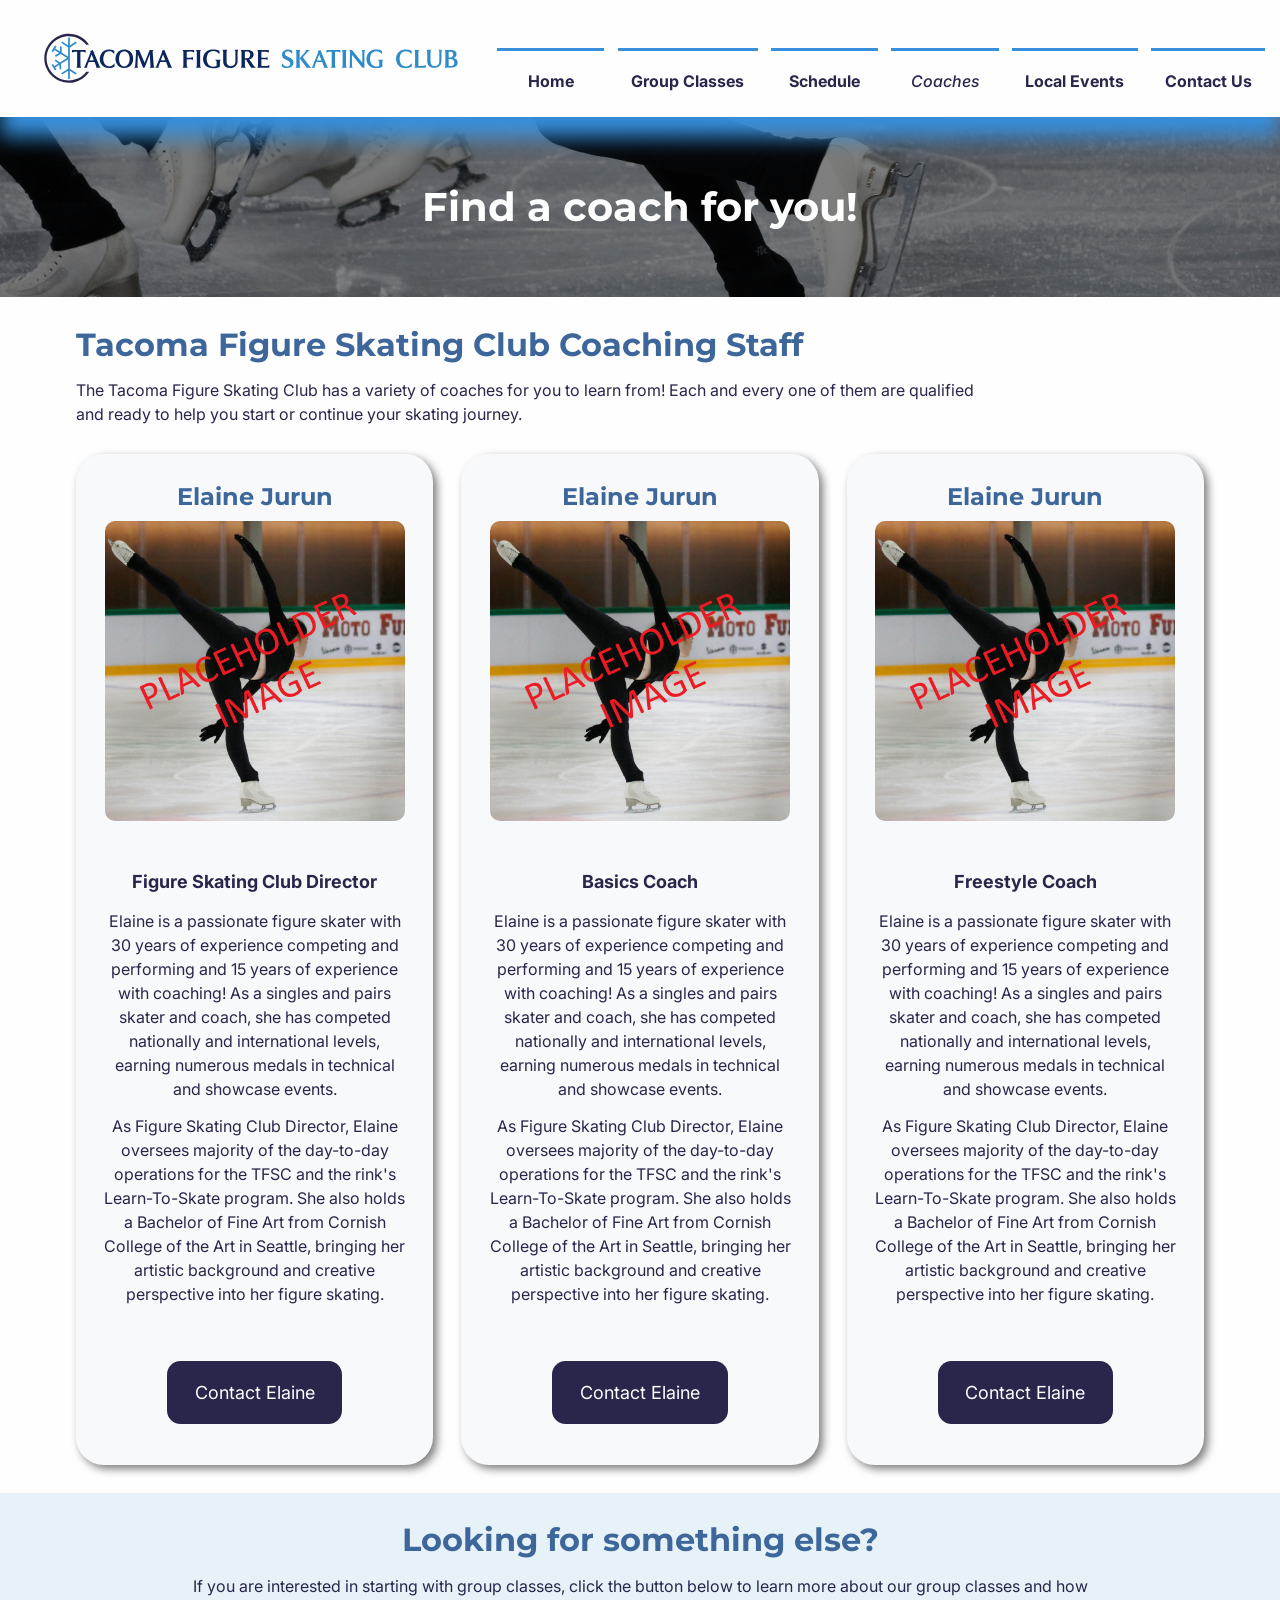
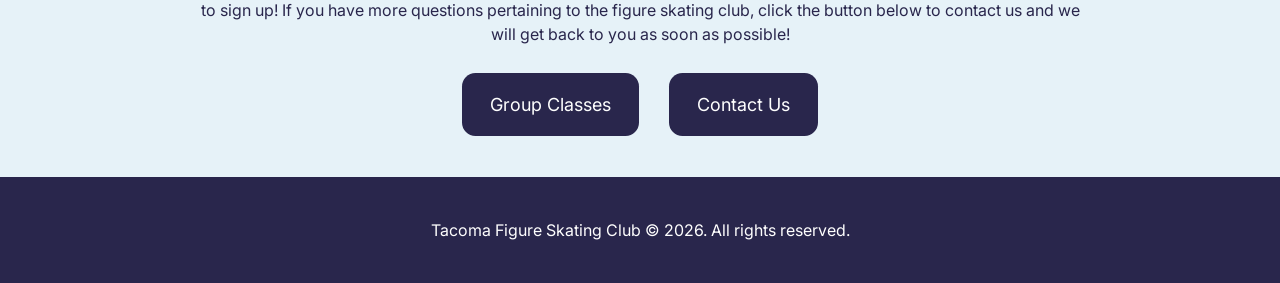
==== commit 96c5efd8: "Working through metadata inventory Working on creating a metadata inventory analyzing internal linki" ====
--- a/coaches.html
+++ b/coaches.html
@@ -38,7 +38,7 @@
             <section id="coaches">
                 <div class="wrapper">
                     <h2>Tacoma Figure Skating Club Coaching Staff</h2>
-                    <p>
+                    <p class="limit-width">
                         The Tacoma Figure Skating Club has a variety of coaches for you to learn from! Each
                         and every one of them are qualified and ready to help you start or continue your 
                         skating journey.
@@ -120,10 +120,26 @@
                     </div>
                 </div>
             </section>
+            <section class="no-print">
+                <div class="wrapper text-center limit-width">
+                    <div>
+                        <h2>Looking for something else?</h2>
+                        <p>
+                            If you are interested in starting with group classes, click the button below to learn 
+                            more about our group classes and how to sign up! If you have more questions pertaining 
+                            to the figure skating club, click the button below to contact us and we will get back 
+                            to you as soon as possible!
+                        </p>
+                    </div>
+                    <div>
+                        <a href="group-classes.html" class="button">Group Classes</a>
+                        <a href="contact.html" class="button">Contact Us</a>
+                    </div>
+                </div>
+            </section>
         </main>
         <footer class="text-center">
             <p>Tacoma Figure Skating Club &copy; 2026. All rights reserved.</p>
-            <a href="contact.html">Contact Us</a>
         </footer>
     </body>
 </html>
--- a/styles.css
+++ b/styles.css
@@ -23,7 +23,6 @@
 /* For element defaults and global rhythm */
 @layer base {
   :root {
-
     /* Color variables */
     --color-important: #378FDC;
     --color-heading: #3d669b;
@@ -151,6 +150,7 @@
     display: grid;
     grid-template-columns: repeat(auto-fit, minmax(min(100%, 22rem), 1fr));
     gap: var(--space-6);
+    margin-block-start: var(--space-6);
   }
 }
 
@@ -258,8 +258,9 @@
     border-radius: var(--space-3);
     cursor: pointer;
     white-space: nowrap;
-    display: block;
+    display: inline-block;
     justify-self: center;
+    margin: var(--space-3);
   }
   footer a {
     color: var(--color-surface2);
@@ -372,6 +373,9 @@
     backdrop-filter: blur(10px);
     border-radius: 20px;
   }
+  .limit-width {
+    max-inline-size: 90ch;
+  }
   /* Modification Class to Shorten Hero */
   .bannerModification {
     height: 20vh;
@@ -478,7 +482,9 @@
       }
     }
     @layer utilities {
-
+      .hide-on-desktop {
+        display: none;
+      }
     }
     @layer states {
       
@@ -508,9 +514,7 @@
 
     }
     @layer overrides {
-      #schedule div > p {
-        display: none;
-      }
+      
     }
   }
 
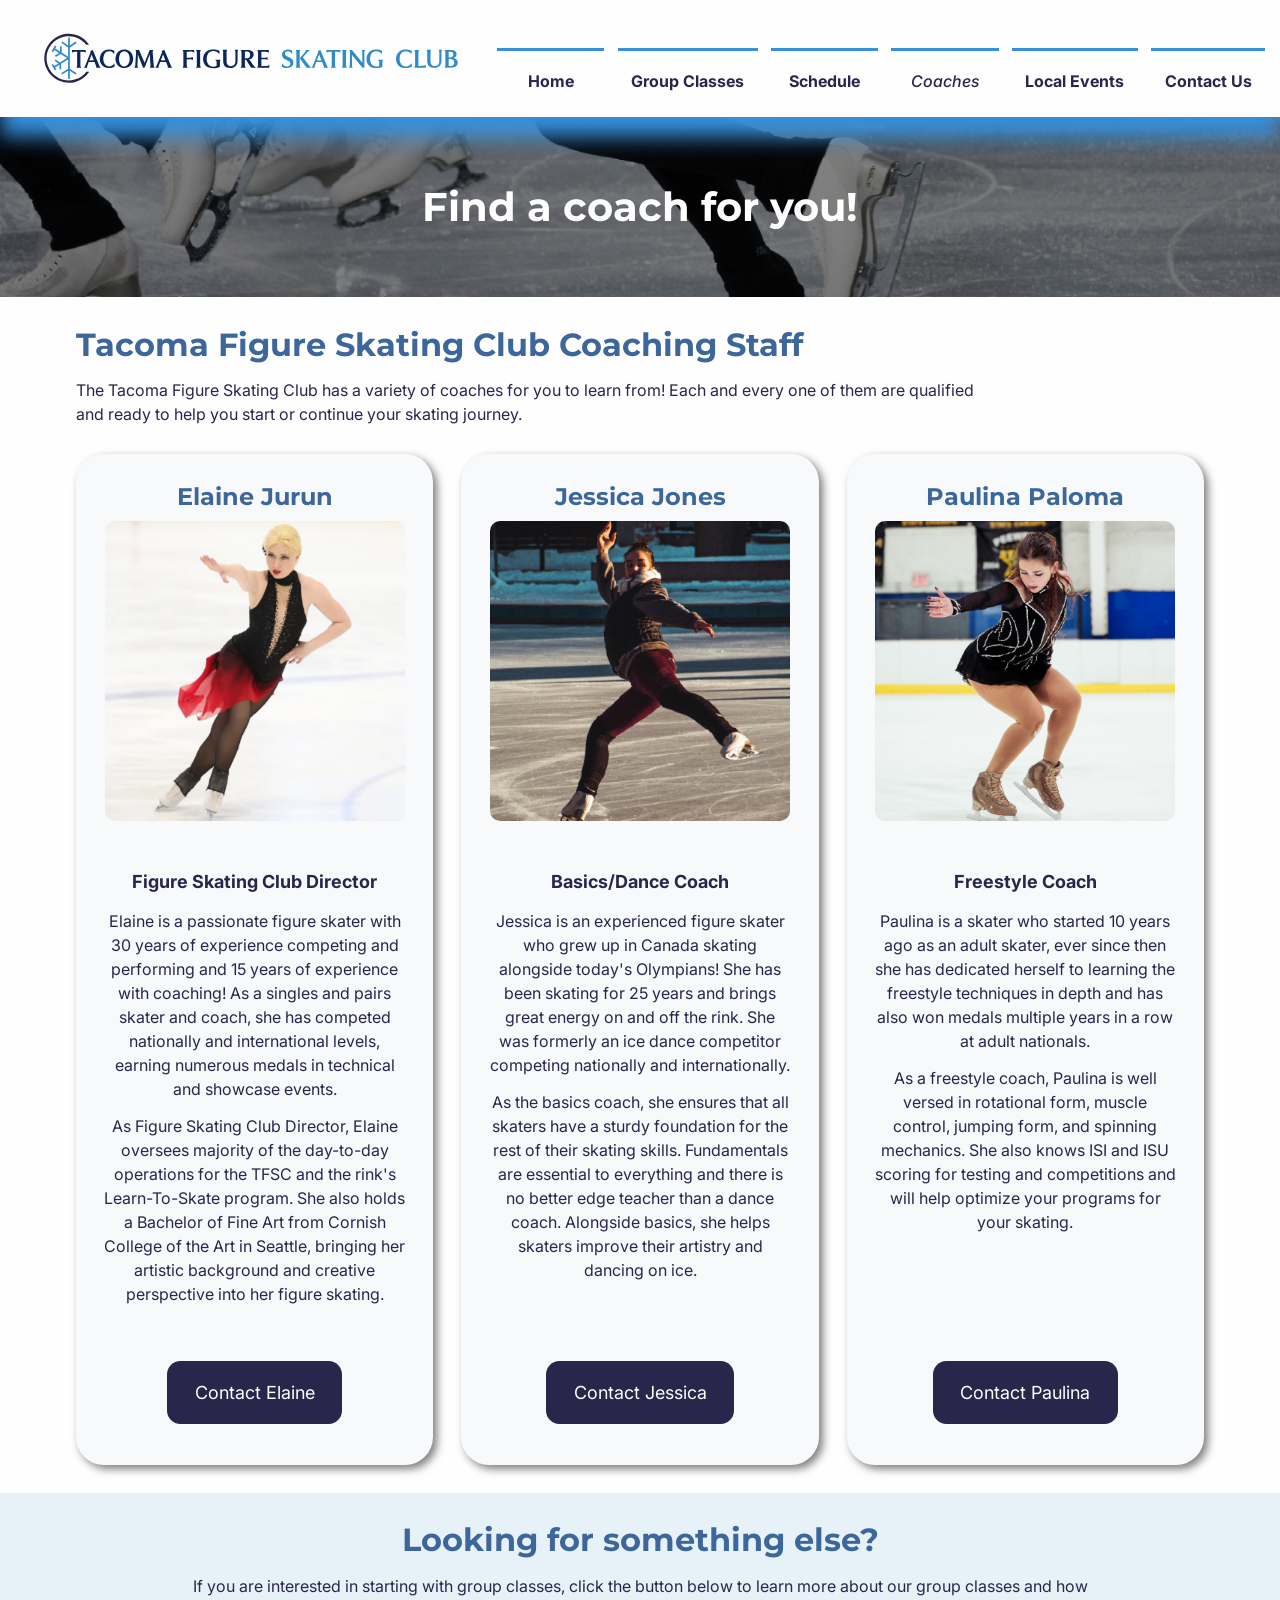
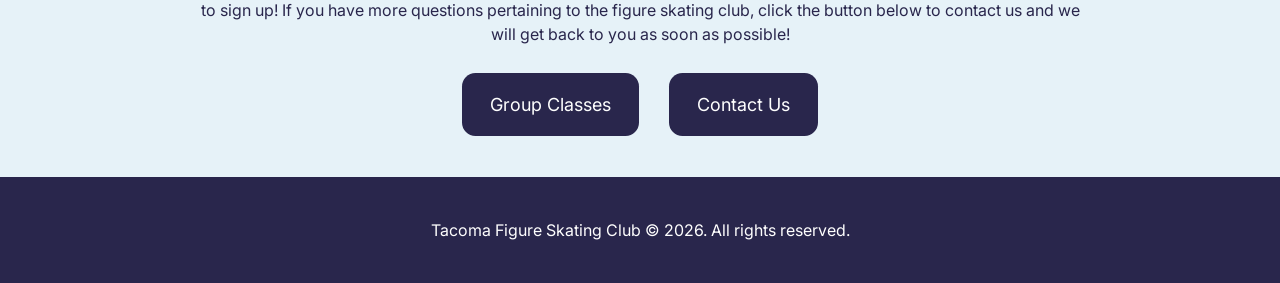
==== commit 54af5865: "First step of finalization First step of capstone finalization  - created capstone-release-plan - cr" ====
--- a/coaches.html
+++ b/coaches.html
@@ -3,8 +3,37 @@
     <head>
         <meta charset="UTF-8">
         <meta name="viewport" content="width=device-width, initial-scale=1.0">
-        <title>Tacoma Figure Skating Club | Coaches</title>
+        <title>Coaches | Tacoma Figure Skating Club</title>
+        <meta property="og:title" content="Coaches | Tacoma Figure Skating Club">
+        <meta name="description" 
+            content="Welcome to the Tacoma Figure Skating Club website! Meet our qualified and experienced coaching staff!
+            Get in touch with them to start or continue your skating journey!">
+        <meta property="og:description" 
+            content="Welcome to the Tacoma Figure Skating Club website! Meet our qualified and experienced coaching staff!
+            Get in touch with them to start or continue your skating journey!">
+        <meta property="og:image" content="https://raw.githubusercontent.com/eduardo-m-tan/tacomaFSC-website/c0f7fa34e31d46f66064e69a64efe0607a40f859/images/logo/TacomaFSC_logo_Default-Logo.svg">
+        <meta property="og:type" content="website">
+        <meta property="og:url" content="https://eduardo-m-tan.github.io/tacomaFSC-website/coaches.html">
+        <link rel="canonical" href="https://eduardo-m-tan.github.io/tacomaFSC-website/coaches.html">
         <link rel="stylesheet" href="styles.css">
+        <script type="application/ld+json">
+            {
+            "@context": "https://schema.org",
+            "@type": "Organization",
+            "name": "Tacoma Figure Skating Club",
+            "url": "https://eduardo-m-tan.github.io/tacomaFSC-website/index.html",
+            "logo": "https://raw.githubusercontent.com/eduardo-m-tan/tacomaFSC-website/c0f7fa34e31d46f66064e69a64efe0607a40f859/images/logo/TacomaFSC_logo_Default-Logo.svg",
+            "description": "Tacoma Figure Skating Club is a non-profit organization based out of Tacoma Twin Rinks in Tacoma, Washington.",
+            "address": {
+                "@type": "PostalAddress",
+                "streetAddress": "2645 S 80th St",
+                "addressLocality": "Tacoma",
+                "addressRegion": "WA",
+                "postalCode": "98409",
+                "addressCountry": "US"
+            }
+        }
+        </script>
     </head>
     <body>
         <header>
@@ -47,8 +76,8 @@
                         <section class="card">
                             <div class="card-header">
                                 <h3>Elaine Jurun</h3>
-                                <!--    PLACEHOLDER IMAGE sourced from Unsplash https://unsplash.com/photos/a-person-doing-a-handstand-on-an-ice-rink-KbZXsFnF5ac   -->
-                                <img src="images/coaches/coach-placeholder.jpg" alt="Image of Figure Skater">
+                                <!--  Image sourced from Elaine Jurun   -->
+                                <img src="images/coaches/coach-elaine-jurun.webp" alt="Image of the figure skating director, Elaine Jurun">
                             </div>
                             <div class="description">
                                 <p class="emphasize">Figure Skating Club Director</p>
@@ -71,50 +100,48 @@
                         </section>
                         <section class="card">
                             <div class="card-header">
-                                <h3>Elaine Jurun</h3>
-                                <img src="images/coaches/coach-placeholder.jpg" alt="Image of Figure Skater">
+                                <h3>Jessica Jones</h3>
+                                <img src="images/coaches/coach-sample-1.webp" alt="Image of the basics coach, Jessica Jones">
                             </div>
                             <div class="description">
-                                <p class="emphasize">Basics Coach</p>
+                                <p class="emphasize">Basics/Dance Coach</p>
                                 <p>
-                                    Elaine is a passionate figure skater with 30 years of experience competing and
-                                    performing and 15 years of experience with coaching! As a singles and pairs 
-                                    skater and coach, she has competed nationally and international levels, earning
-                                    numerous medals in technical and showcase events.
+                                    Jessica is an experienced figure skater who grew up in Canada skating alongside
+                                    today's Olympians! She has been skating for 25 years and brings great energy on
+                                    and off the rink. She was formerly an ice dance competitor competing nationally
+                                    and internationally.
                                 </p>
                                 <p>
-                                    As Figure Skating Club Director, Elaine oversees majority of the day-to-day operations
-                                    for the TFSC and the rink's Learn-To-Skate program. She also holds a Bachelor of Fine 
-                                    Art from Cornish College of the Art in Seattle, bringing her artistic background and
-                                    creative perspective into her figure skating.
+                                    As the basics coach, she ensures that all skaters have a sturdy foundation for the
+                                    rest of their skating skills. Fundamentals are essential to everything and there is 
+                                    no better edge teacher than a dance coach. Alongside basics, she helps skaters improve
+                                    their artistry and dancing on ice.
                                 </p>
                             </div>
                             <div class="card-button">
-                                <a class="button" href="#">Contact Elaine</a>
+                                <a class="button" href="#">Contact Jessica</a>
                             </div>
                         </section>
                         <section class="card">
                             <div class="card-header">
-                                <h3>Elaine Jurun</h3>
-                                <img src="images/coaches/coach-placeholder.jpg" alt="Image of Figure Skater">
+                                <h3>Paulina Paloma</h3>
+                                <img src="images/coaches/coach-sample-2.webp" alt="Image of the freestyle coach, Paulina Paloma">
                             </div>
                             <div class="description">
                                 <p class="emphasize">Freestyle Coach</p>
                                 <p>
-                                    Elaine is a passionate figure skater with 30 years of experience competing and
-                                    performing and 15 years of experience with coaching! As a singles and pairs 
-                                    skater and coach, she has competed nationally and international levels, earning
-                                    numerous medals in technical and showcase events.
+                                    Paulina is a skater who started 10 years ago as an adult skater, ever since then 
+                                    she has dedicated herself to learning the freestyle techniques in depth and has also 
+                                    won medals multiple years in a row at adult nationals. 
                                 </p>
                                 <p>
-                                    As Figure Skating Club Director, Elaine oversees majority of the day-to-day operations
-                                    for the TFSC and the rink's Learn-To-Skate program. She also holds a Bachelor of Fine 
-                                    Art from Cornish College of the Art in Seattle, bringing her artistic background and
-                                    creative perspective into her figure skating.
+                                    As a freestyle coach, Paulina is well versed in rotational form, muscle control,
+                                    jumping form, and spinning mechanics. She also knows ISI and ISU scoring for testing
+                                    and competitions and will help optimize your programs for your skating.
                                 </p>
                             </div>
                             <div class="card-button">
-                                <a class="button" href="#">Contact Elaine</a>
+                                <a class="button" href="#">Contact Paulina</a>
                             </div>
                         </section>
                     </div>
--- a/styles.css
+++ b/styles.css
@@ -158,7 +158,7 @@
 @layer components {
   /* Logo component */
   #logo {
-    background-image: url('images/logo/TacomaFSC_logo_Default\ Logo.svg');
+    background-image: url('images/logo/TacomaFSC_logo_Default-Logo.svg');
     background-repeat: no-repeat; 
     background-position: left;
     background-size: contain;
@@ -272,7 +272,7 @@
 
   /* Hero Styles */
   .hero {
-    background: linear-gradient(var(--color-important), rgba(0, 0, 0, 0.5) 0%), url("images/hero-image/hero-image-2560px.png");
+    background: linear-gradient(var(--color-important), rgba(0, 0, 0, 0.5) 0%), url("images/hero-image/hero-image-1440px.webp");
     background-repeat: no-repeat;
     background-position: center;
     background-size: cover;
@@ -478,7 +478,7 @@
     }
     @layer components {
       #logo {
-        background-image: url('images/logo/TacomaFSC_logo_Extended\ Logo.svg');
+        background-image: url('images/logo/TacomaFSC_logo_Extended-Logo.svg');
       }
     }
     @layer utilities {
@@ -503,7 +503,7 @@
     }
     @layer components {
       #logo {
-        background-image: url('images/logo/TacomaFSC_logo_Logo\ Banner.svg');
+        background-image: url('images/logo/TacomaFSC_logo_Banner.svg');
         margin-inline-start: var(--space-6);
       }
     }
@@ -584,7 +584,7 @@
     }
     @layer components {
       #logo {
-        background-image: url('images/logo/TacomaFSC_logo_Extended\ Logo.svg');
+        background-image: url('images/logo/TacomaFSC_logo_Extended-Logo.svg');
         print-color-adjust: exact;
         -webkit-print-color-adjust: exact;
       }
